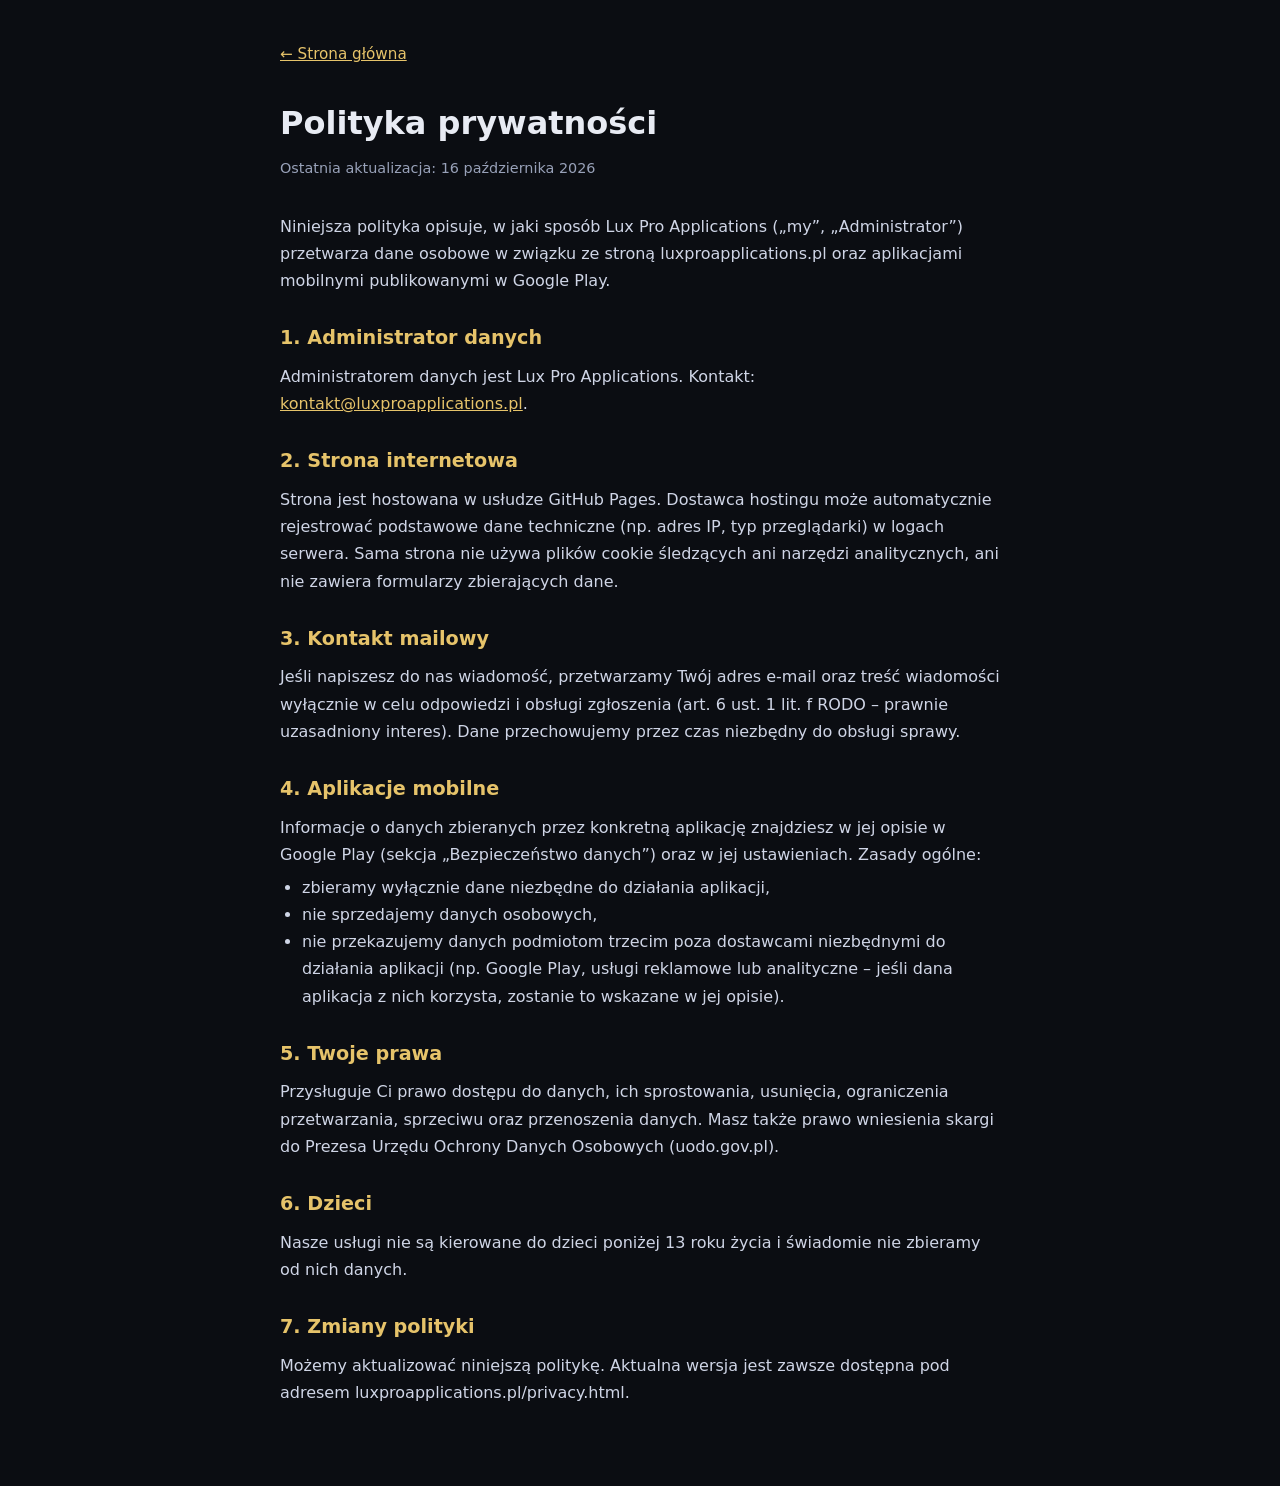
==== privacy.html @ f4f62e9e "Add files via upload" ====
<!doctype html>
<html lang="pl">
<head>
<meta charset="utf-8">
<meta name="viewport" content="width=device-width, initial-scale=1">
<title>Polityka prywatności – Lux Pro Applications</title>
<meta name="robots" content="index,follow">
<style>
:root{--bg:#0b0d12;--text:#e8ebf3;--muted:#98a1b8;--gold:#e6c36a;--line:#232a3b}
*{box-sizing:border-box;margin:0;padding:0}
body{font-family:system-ui,-apple-system,"Segoe UI",Roboto,sans-serif;background:var(--bg);color:var(--text);line-height:1.7}
.wrap{max-width:760px;margin:0 auto;padding:40px 20px 80px}
a{color:var(--gold)}
.back{display:inline-block;margin-bottom:28px;font-size:.95rem}
h1{font-size:2rem;margin-bottom:6px}
.date{color:var(--muted);margin-bottom:32px;font-size:.9rem}
h2{font-size:1.2rem;margin:28px 0 8px;color:var(--gold)}
p,li{color:#cfd5e6}
ul{padding-left:22px;margin-top:6px}
</style>
</head>
<body>
<div class="wrap">
  <a class="back" href="/">← Strona główna</a>
  <h1>Polityka prywatności</h1>
  <p class="date">Ostatnia aktualizacja: 16 października 2026</p>

  <p>Niniejsza polityka opisuje, w jaki sposób Lux Pro Applications („my”, „Administrator”) przetwarza dane osobowe w związku ze stroną luxproapplications.pl oraz aplikacjami mobilnymi publikowanymi w Google Play.</p>

  <h2>1. Administrator danych</h2>
  <p>Administratorem danych jest Lux Pro Applications. Kontakt: <a href="mailto:kontakt@luxproapplications.pl">kontakt@luxproapplications.pl</a>.</p>

  <h2>2. Strona internetowa</h2>
  <p>Strona jest hostowana w usłudze GitHub Pages. Dostawca hostingu może automatycznie rejestrować podstawowe dane techniczne (np. adres IP, typ przeglądarki) w logach serwera. Sama strona nie używa plików cookie śledzących ani narzędzi analitycznych, ani nie zawiera formularzy zbierających dane.</p>

  <h2>3. Kontakt mailowy</h2>
  <p>Jeśli napiszesz do nas wiadomość, przetwarzamy Twój adres e-mail oraz treść wiadomości wyłącznie w celu odpowiedzi i obsługi zgłoszenia (art. 6 ust. 1 lit. f RODO – prawnie uzasadniony interes). Dane przechowujemy przez czas niezbędny do obsługi sprawy.</p>

  <h2>4. Aplikacje mobilne</h2>
  <p>Informacje o danych zbieranych przez konkretną aplikację znajdziesz w jej opisie w Google Play (sekcja „Bezpieczeństwo danych”) oraz w jej ustawieniach. Zasady ogólne:</p>
  <ul>
    <li>zbieramy wyłącznie dane niezbędne do działania aplikacji,</li>
    <li>nie sprzedajemy danych osobowych,</li>
    <li>nie przekazujemy danych podmiotom trzecim poza dostawcami niezbędnymi do działania aplikacji (np. Google Play, usługi reklamowe lub analityczne – jeśli dana aplikacja z nich korzysta, zostanie to wskazane w jej opisie).</li>
  </ul>

  <h2>5. Twoje prawa</h2>
  <p>Przysługuje Ci prawo dostępu do danych, ich sprostowania, usunięcia, ograniczenia przetwarzania, sprzeciwu oraz przenoszenia danych. Masz także prawo wniesienia skargi do Prezesa Urzędu Ochrony Danych Osobowych (uodo.gov.pl).</p>

  <h2>6. Dzieci</h2>
  <p>Nasze usługi nie są kierowane do dzieci poniżej 13 roku życia i świadomie nie zbieramy od nich danych.</p>

  <h2>7. Zmiany polityki</h2>
  <p>Możemy aktualizować niniejszą politykę. Aktualna wersja jest zawsze dostępna pod adresem luxproapplications.pl/privacy.html.</p>
</div>
</body>
</html>
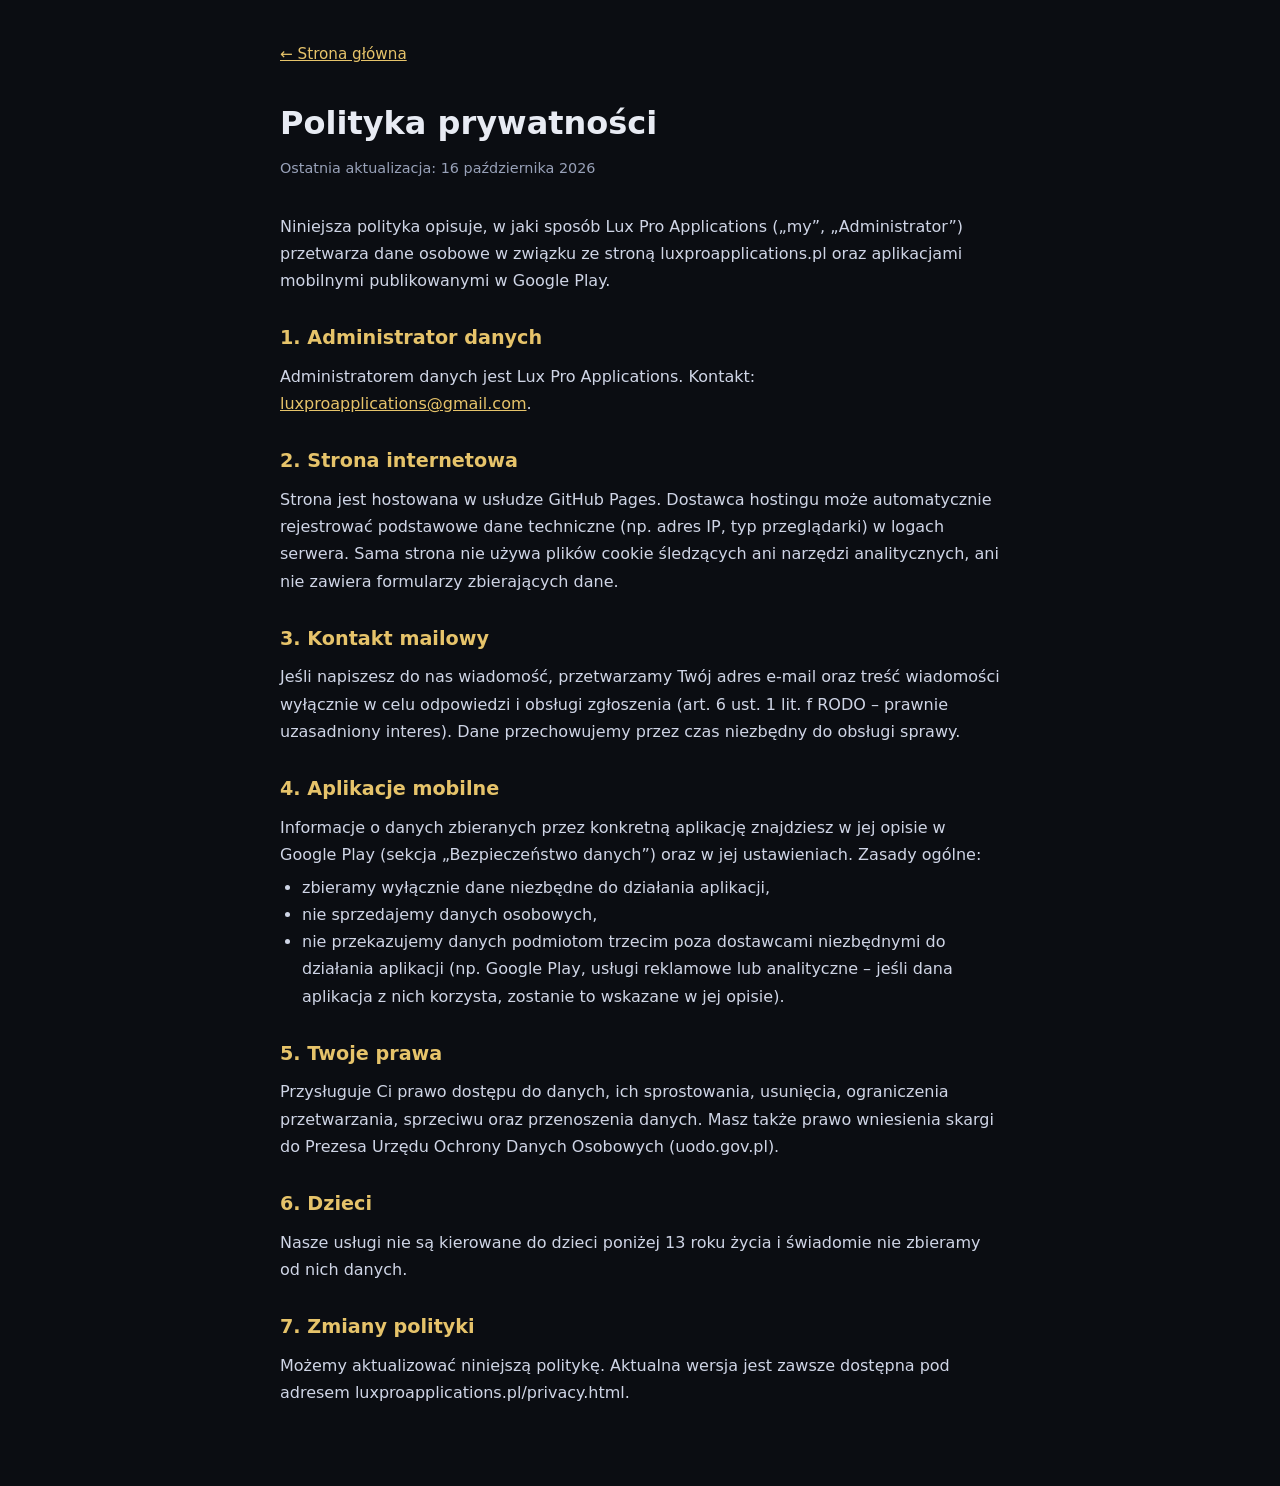
==== commit 4b6e906c: "Add files via upload" ====
--- a/privacy.html
+++ b/privacy.html
@@ -28,7 +28,7 @@
   <p>Niniejsza polityka opisuje, w jaki sposób Lux Pro Applications („my”, „Administrator”) przetwarza dane osobowe w związku ze stroną luxproapplications.pl oraz aplikacjami mobilnymi publikowanymi w Google Play.</p>
 
   <h2>1. Administrator danych</h2>
-  <p>Administratorem danych jest Lux Pro Applications. Kontakt: <a href="mailto:kontakt@luxproapplications.pl">kontakt@luxproapplications.pl</a>.</p>
+  <p>Administratorem danych jest Lux Pro Applications. Kontakt: <a href="mailto:luxproapplications@gmail.com">luxproapplications@gmail.com</a>.</p>
 
   <h2>2. Strona internetowa</h2>
   <p>Strona jest hostowana w usłudze GitHub Pages. Dostawca hostingu może automatycznie rejestrować podstawowe dane techniczne (np. adres IP, typ przeglądarki) w logach serwera. Sama strona nie używa plików cookie śledzących ani narzędzi analitycznych, ani nie zawiera formularzy zbierających dane.</p>
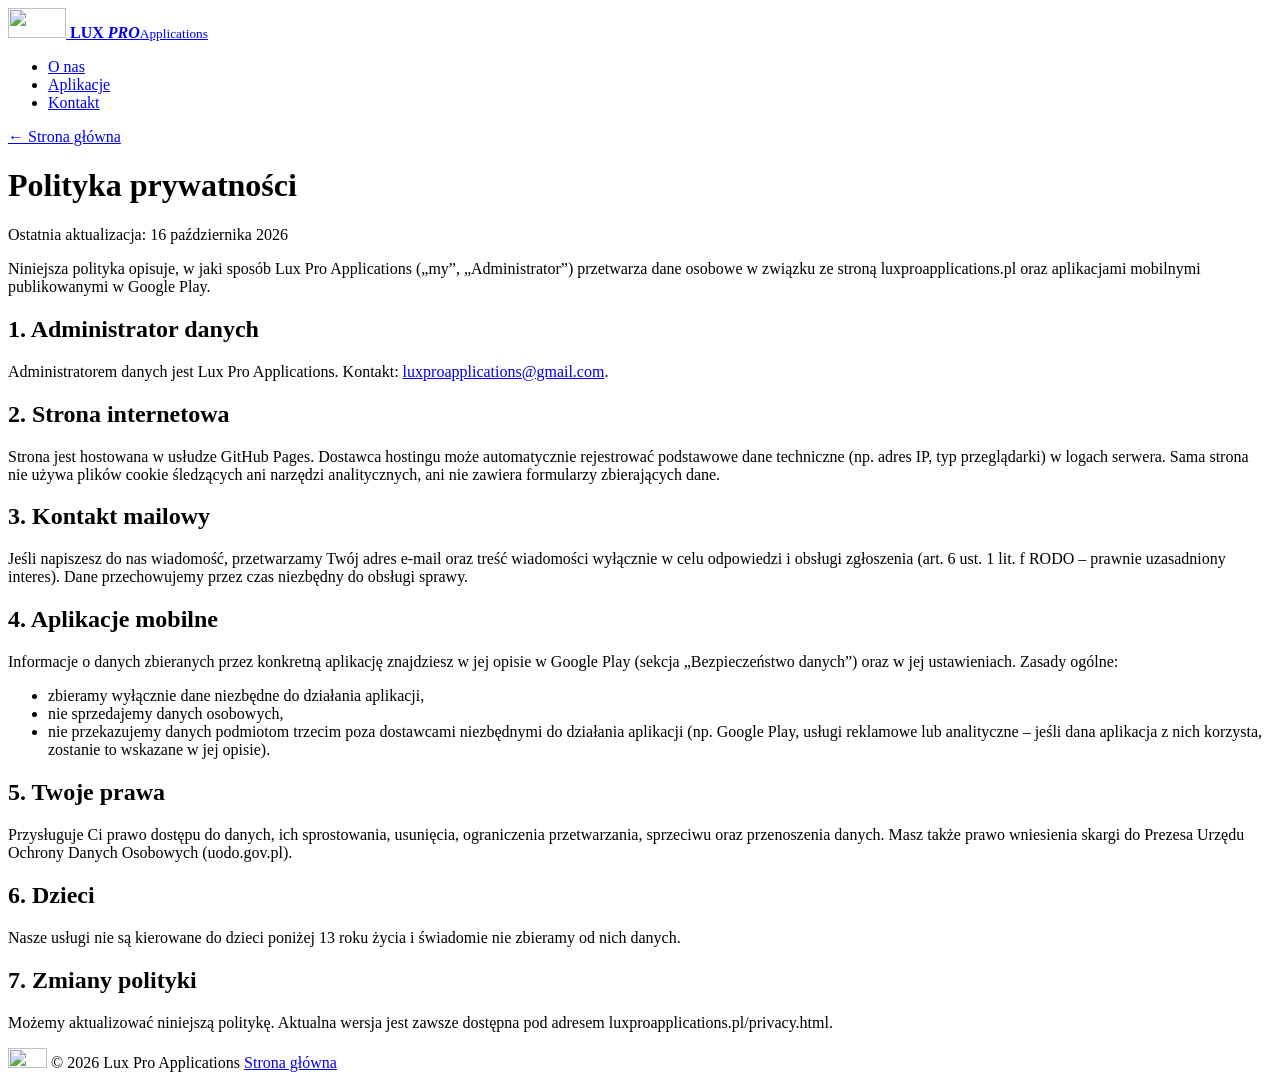
==== commit 124f873c: "Add files via upload" ====
--- a/privacy.html
+++ b/privacy.html
@@ -4,23 +4,38 @@
 <meta charset="utf-8">
 <meta name="viewport" content="width=device-width, initial-scale=1">
 <title>Polityka prywatności – Lux Pro Applications</title>
+<meta name="description" content="Polityka prywatności Lux Pro Applications: strona luxproapplications.pl i aplikacje mobilne.">
+<meta name="theme-color" content="#0a0c12">
 <meta name="robots" content="index,follow">
-<style>
-:root{--bg:#0b0d12;--text:#e8ebf3;--muted:#98a1b8;--gold:#e6c36a;--line:#232a3b}
-*{box-sizing:border-box;margin:0;padding:0}
-body{font-family:system-ui,-apple-system,"Segoe UI",Roboto,sans-serif;background:var(--bg);color:var(--text);line-height:1.7}
-.wrap{max-width:760px;margin:0 auto;padding:40px 20px 80px}
-a{color:var(--gold)}
-.back{display:inline-block;margin-bottom:28px;font-size:.95rem}
-h1{font-size:2rem;margin-bottom:6px}
-.date{color:var(--muted);margin-bottom:32px;font-size:.9rem}
-h2{font-size:1.2rem;margin:28px 0 8px;color:var(--gold)}
-p,li{color:#cfd5e6}
-ul{padding-left:22px;margin-top:6px}
-</style>
+<link rel="canonical" href="https://luxproapplications.pl/privacy.html">
+<link rel="icon" href="/favicon.ico" sizes="any">
+<link rel="icon" type="image/png" sizes="32x32" href="/assets/favicon-32.png">
+<link rel="icon" type="image/png" sizes="192x192" href="/assets/icon-192.png">
+<link rel="apple-touch-icon" href="/assets/apple-touch-icon.png">
+<meta property="og:type" content="website">
+<meta property="og:locale" content="pl_PL">
+<meta property="og:title" content="Polityka prywatności – Lux Pro Applications">
+<meta property="og:image" content="https://luxproapplications.pl/assets/og.png">
+<link rel="stylesheet" href="/assets/style.css">
 </head>
 <body>
-<div class="wrap">
+<header>
+  <div class="wrap">
+    <nav>
+      <a href="/" class="brand" aria-label="Lux Pro Applications – strona główna">
+        <img src="/assets/mark.png" alt="" width="58" height="30">
+        <span class="t"><b>LUX <i>PRO</i></b><small>Applications</small></span>
+      </a>
+      <ul>
+        <li><a href="/#o-nas">O nas</a></li>
+        <li><a href="/#aplikacje">Aplikacje</a></li>
+        <li><a href="/#kontakt">Kontakt</a></li>
+      </ul>
+    </nav>
+  </div>
+</header>
+
+<main class="doc">
   <a class="back" href="/">← Strona główna</a>
   <h1>Polityka prywatności</h1>
   <p class="date">Ostatnia aktualizacja: 16 października 2026</p>
@@ -52,6 +67,14 @@
 
   <h2>7. Zmiany polityki</h2>
   <p>Możemy aktualizować niniejszą politykę. Aktualna wersja jest zawsze dostępna pod adresem luxproapplications.pl/privacy.html.</p>
-</div>
+</main>
+
+<footer>
+  <div class="wrap">
+    <span class="f"><img src="/assets/mark.png" alt="" width="39" height="20"> © <span id="y">2026</span> Lux Pro Applications</span>
+    <a href="/">Strona główna</a>
+  </div>
+</footer>
+<script>document.getElementById('y').textContent=new Date().getFullYear()</script>
 </body>
 </html>
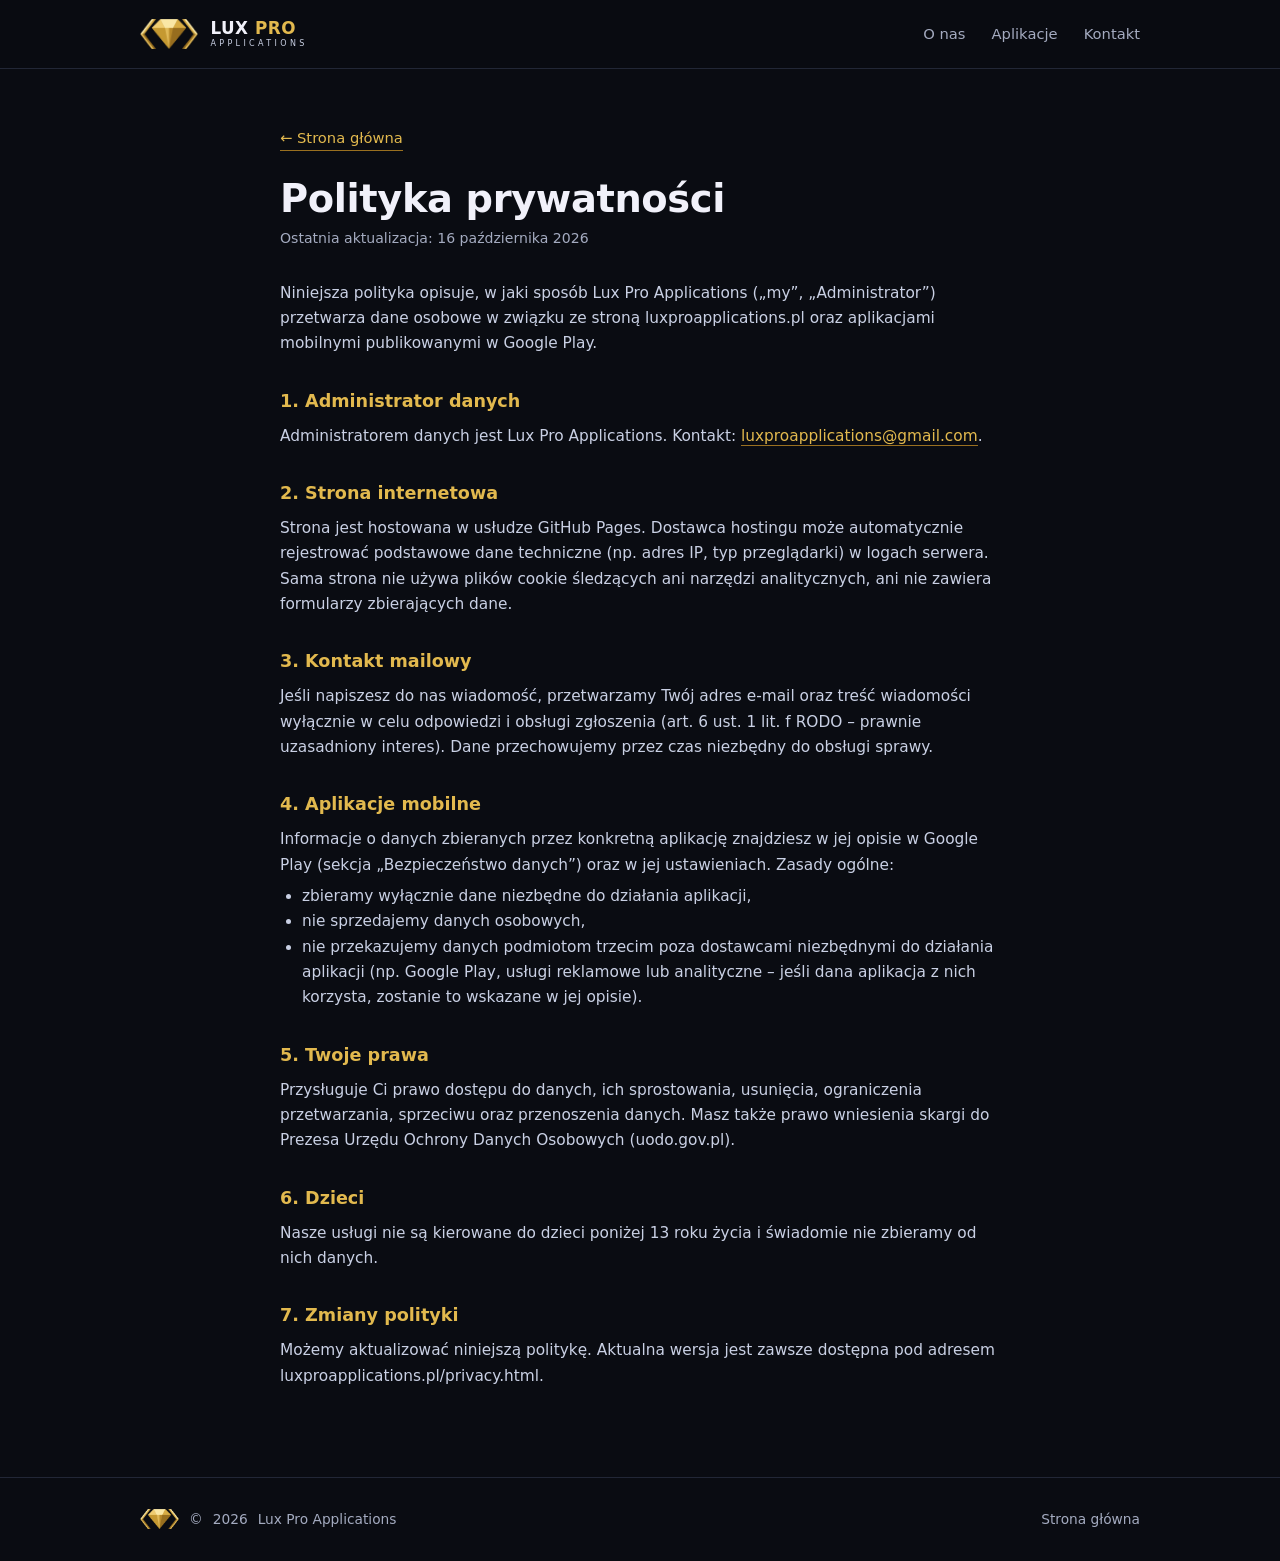
==== commit 963ee00f: "Add files via upload" ====
--- a/privacy.html
+++ b/privacy.html
@@ -9,21 +9,21 @@
 <meta name="robots" content="index,follow">
 <link rel="canonical" href="https://luxproapplications.pl/privacy.html">
 <link rel="icon" href="/favicon.ico" sizes="any">
-<link rel="icon" type="image/png" sizes="32x32" href="/assets/favicon-32.png">
-<link rel="icon" type="image/png" sizes="192x192" href="/assets/icon-192.png">
-<link rel="apple-touch-icon" href="/assets/apple-touch-icon.png">
+<link rel="icon" type="image/png" sizes="32x32" href="/favicon-32.png">
+<link rel="icon" type="image/png" sizes="192x192" href="/icon-192.png">
+<link rel="apple-touch-icon" href="/apple-touch-icon.png">
 <meta property="og:type" content="website">
 <meta property="og:locale" content="pl_PL">
 <meta property="og:title" content="Polityka prywatności – Lux Pro Applications">
-<meta property="og:image" content="https://luxproapplications.pl/assets/og.png">
-<link rel="stylesheet" href="/assets/style.css">
+<meta property="og:image" content="https://luxproapplications.pl/og.png">
+<link rel="stylesheet" href="/style.css">
 </head>
 <body>
 <header>
   <div class="wrap">
     <nav>
       <a href="/" class="brand" aria-label="Lux Pro Applications – strona główna">
-        <img src="/assets/mark.png" alt="" width="58" height="30">
+        <img src="/mark.png" alt="" width="58" height="30">
         <span class="t"><b>LUX <i>PRO</i></b><small>Applications</small></span>
       </a>
       <ul>
@@ -71,7 +71,7 @@
 
 <footer>
   <div class="wrap">
-    <span class="f"><img src="/assets/mark.png" alt="" width="39" height="20"> © <span id="y">2026</span> Lux Pro Applications</span>
+    <span class="f"><img src="/mark.png" alt="" width="39" height="20"> © <span id="y">2026</span> Lux Pro Applications</span>
     <a href="/">Strona główna</a>
   </div>
 </footer>
--- a/style.css
+++ b/style.css
@@ -0,0 +1,108 @@
+:root{
+  --bg:#0a0c12;
+  --bg2:#0e1119;
+  --card:#11141d;
+  --line:#222736;
+  --text:#f1f1fa;
+  --muted:#a4abc0;
+  --soft:#c9d0e4;
+  --gold-hi:#fbe9a6;
+  --gold:#e2b94e;
+  --gold-mid:#c79a33;
+  --gold-lo:#9a7020;
+  --gold-grad:linear-gradient(135deg,#fbe9a6 0%,#e2b94e 45%,#c79a33 100%);
+  --radius:16px;
+}
+*{box-sizing:border-box;margin:0;padding:0}
+html{scroll-behavior:smooth;scroll-padding-top:76px}
+body{
+  font-family:"Poppins","Montserrat","Segoe UI",system-ui,-apple-system,Roboto,"Helvetica Neue",Arial,sans-serif;
+  background:var(--bg);color:var(--text);line-height:1.65;-webkit-font-smoothing:antialiased
+}
+a{color:inherit;text-decoration:none}
+img{display:block;max-width:100%;height:auto}
+:focus-visible{outline:2px solid var(--gold);outline-offset:3px;border-radius:6px}
+.wrap{max-width:1040px;margin:0 auto;padding:0 20px}
+
+/* header */
+header{position:sticky;top:0;z-index:20;background:rgba(10,12,18,.82);backdrop-filter:blur(12px);-webkit-backdrop-filter:blur(12px);border-bottom:1px solid var(--line)}
+nav{display:flex;align-items:center;justify-content:space-between;height:68px}
+.brand{display:flex;align-items:center;gap:12px}
+.brand img{height:30px;width:auto}
+.brand .t{display:flex;flex-direction:column;line-height:1}
+.brand .t b{font-size:1.05rem;font-weight:700;letter-spacing:.03em;color:var(--text)}
+.brand .t b i{font-style:normal;color:var(--gold)}
+.brand .t small{margin-top:4px;font-size:.5rem;font-weight:500;letter-spacing:.42em;color:var(--soft);text-transform:uppercase}
+nav ul{display:flex;gap:26px;list-style:none;font-size:.92rem;color:var(--muted)}
+nav ul a{padding:6px 0;border-bottom:1px solid transparent;transition:color .15s,border-color .15s}
+nav ul a:hover{color:var(--text);border-color:var(--gold)}
+
+/* hero */
+.hero{position:relative;overflow:hidden;text-align:center;padding:72px 0 88px;isolation:isolate}
+#tiles{position:absolute;inset:0;width:100%;height:100%;z-index:-2;
+  -webkit-mask-image:linear-gradient(to bottom,#000 55%,transparent 100%);mask-image:linear-gradient(to bottom,#000 55%,transparent 100%)}
+.hero::before{content:"";position:absolute;inset:0;z-index:-1;
+  background:radial-gradient(560px 320px at 50% 42%,rgba(10,12,18,.92),rgba(10,12,18,.55) 60%,transparent 100%)}
+.deco{position:absolute;inset:0;z-index:-1;pointer-events:none;color:var(--gold);opacity:.3}
+.deco svg{position:absolute;fill:none;stroke:currentColor;stroke-width:1.6;stroke-linecap:round;stroke-linejoin:round}
+.hero .logo{width:min(300px,64vw);margin:0 auto 30px;filter:drop-shadow(0 12px 36px rgba(226,185,78,.18))}
+.badge{display:inline-block;border:1px solid var(--line);background:rgba(17,20,29,.7);border-radius:99px;padding:6px 16px;font-size:.78rem;letter-spacing:.06em;color:var(--gold);margin-bottom:22px}
+h1{font-size:clamp(1.9rem,5.2vw,3.3rem);line-height:1.15;font-weight:700;margin-bottom:18px;letter-spacing:-.01em}
+h1 em{font-style:normal;background:var(--gold-grad);-webkit-background-clip:text;background-clip:text;color:transparent}
+.lead{max-width:580px;margin:0 auto 34px;color:var(--muted);font-size:1.05rem}
+.btn{display:inline-block;padding:13px 28px;border-radius:12px;font-weight:600;font-size:.95rem;background:var(--gold-grad);color:#14100a;box-shadow:0 8px 28px rgba(226,185,78,.18);transition:transform .15s,box-shadow .15s}
+.btn:hover{transform:translateY(-2px);box-shadow:0 12px 34px rgba(226,185,78,.28)}
+.btn.ghost{background:rgba(17,20,29,.6);border:1px solid var(--line);color:var(--text);box-shadow:none;margin-left:10px}
+.btn.ghost:hover{border-color:var(--gold-lo)}
+
+/* sections */
+section{padding:76px 0}
+section.alt{background:var(--bg2);border-top:1px solid var(--line);border-bottom:1px solid var(--line)}
+.eyebrow{font-size:.72rem;font-weight:600;letter-spacing:.34em;text-transform:uppercase;color:var(--gold);margin-bottom:10px}
+h2{font-size:clamp(1.5rem,3.4vw,2rem);font-weight:700;margin-bottom:8px}
+h2::after{content:"";display:block;width:44px;height:3px;border-radius:2px;background:var(--gold-grad);margin-top:12px}
+.sub{color:var(--muted);margin:14px 0 38px}
+.grid{display:grid;grid-template-columns:repeat(auto-fit,minmax(250px,1fr));gap:18px}
+.card{position:relative;background:linear-gradient(180deg,#141823,var(--card));border:1px solid var(--line);border-radius:var(--radius);padding:28px;transition:border-color .2s,transform .2s}
+.card:hover{border-color:var(--gold-lo);transform:translateY(-3px)}
+.card h3{font-size:1.05rem;font-weight:600;margin:16px 0 8px}
+.card p{color:var(--muted);font-size:.93rem}
+.ico{width:46px;height:46px;border-radius:12px;display:grid;place-items:center;background:rgba(226,185,78,.08);border:1px solid rgba(226,185,78,.22);color:var(--gold)}
+.ico svg{width:24px;height:24px;fill:none;stroke:currentColor;stroke-width:1.7;stroke-linecap:round;stroke-linejoin:round}
+.soon{border-style:dashed;text-align:center;padding:48px 26px;max-width:420px}
+.soon .ico{margin:0 auto}
+.contact{text-align:center}
+.contact h2::after{margin-left:auto;margin-right:auto}
+.mail{display:inline-block;margin-top:4px;font-size:clamp(1.05rem,3.6vw,1.35rem);font-weight:600;color:var(--gold);border-bottom:1px solid var(--gold-lo);padding-bottom:2px}
+.mail:hover{color:var(--gold-hi)}
+
+/* footer */
+footer{border-top:1px solid var(--line);padding:30px 0;color:var(--muted);font-size:.86rem}
+footer .wrap{display:flex;flex-wrap:wrap;gap:14px;align-items:center;justify-content:space-between}
+footer .f{display:flex;align-items:center;gap:10px}
+footer .f img{height:20px;width:auto}
+footer a:hover{color:var(--gold)}
+
+/* privacy page */
+.doc{max-width:760px;margin:0 auto;padding:56px 20px 88px}
+.doc .back{display:inline-block;margin-bottom:26px;font-size:.92rem;color:var(--gold)}
+.doc h1{font-size:clamp(1.7rem,4.2vw,2.4rem);margin-bottom:6px}
+.doc .date{color:var(--muted);margin-bottom:30px;font-size:.88rem}
+.doc h2{font-size:1.1rem;margin:30px 0 8px;color:var(--gold)}
+.doc h2::after{display:none}
+.doc p,.doc li{color:var(--soft);font-size:.96rem}
+.doc ul{padding-left:22px;margin-top:6px}
+.doc a{color:var(--gold);border-bottom:1px solid var(--gold-lo)}
+
+@media(max-width:720px){
+  .deco{display:none}
+  nav ul{gap:16px;font-size:.84rem}
+  .brand .t small{display:none}
+  .hero{padding:48px 0 64px}
+  .btn.ghost{margin:12px 0 0}
+  section{padding:56px 0}
+}
+@media(max-width:400px){
+  nav ul li:first-child{display:none}
+}
+@media(prefers-reduced-motion:reduce){*{transition:none!important;scroll-behavior:auto!important}}
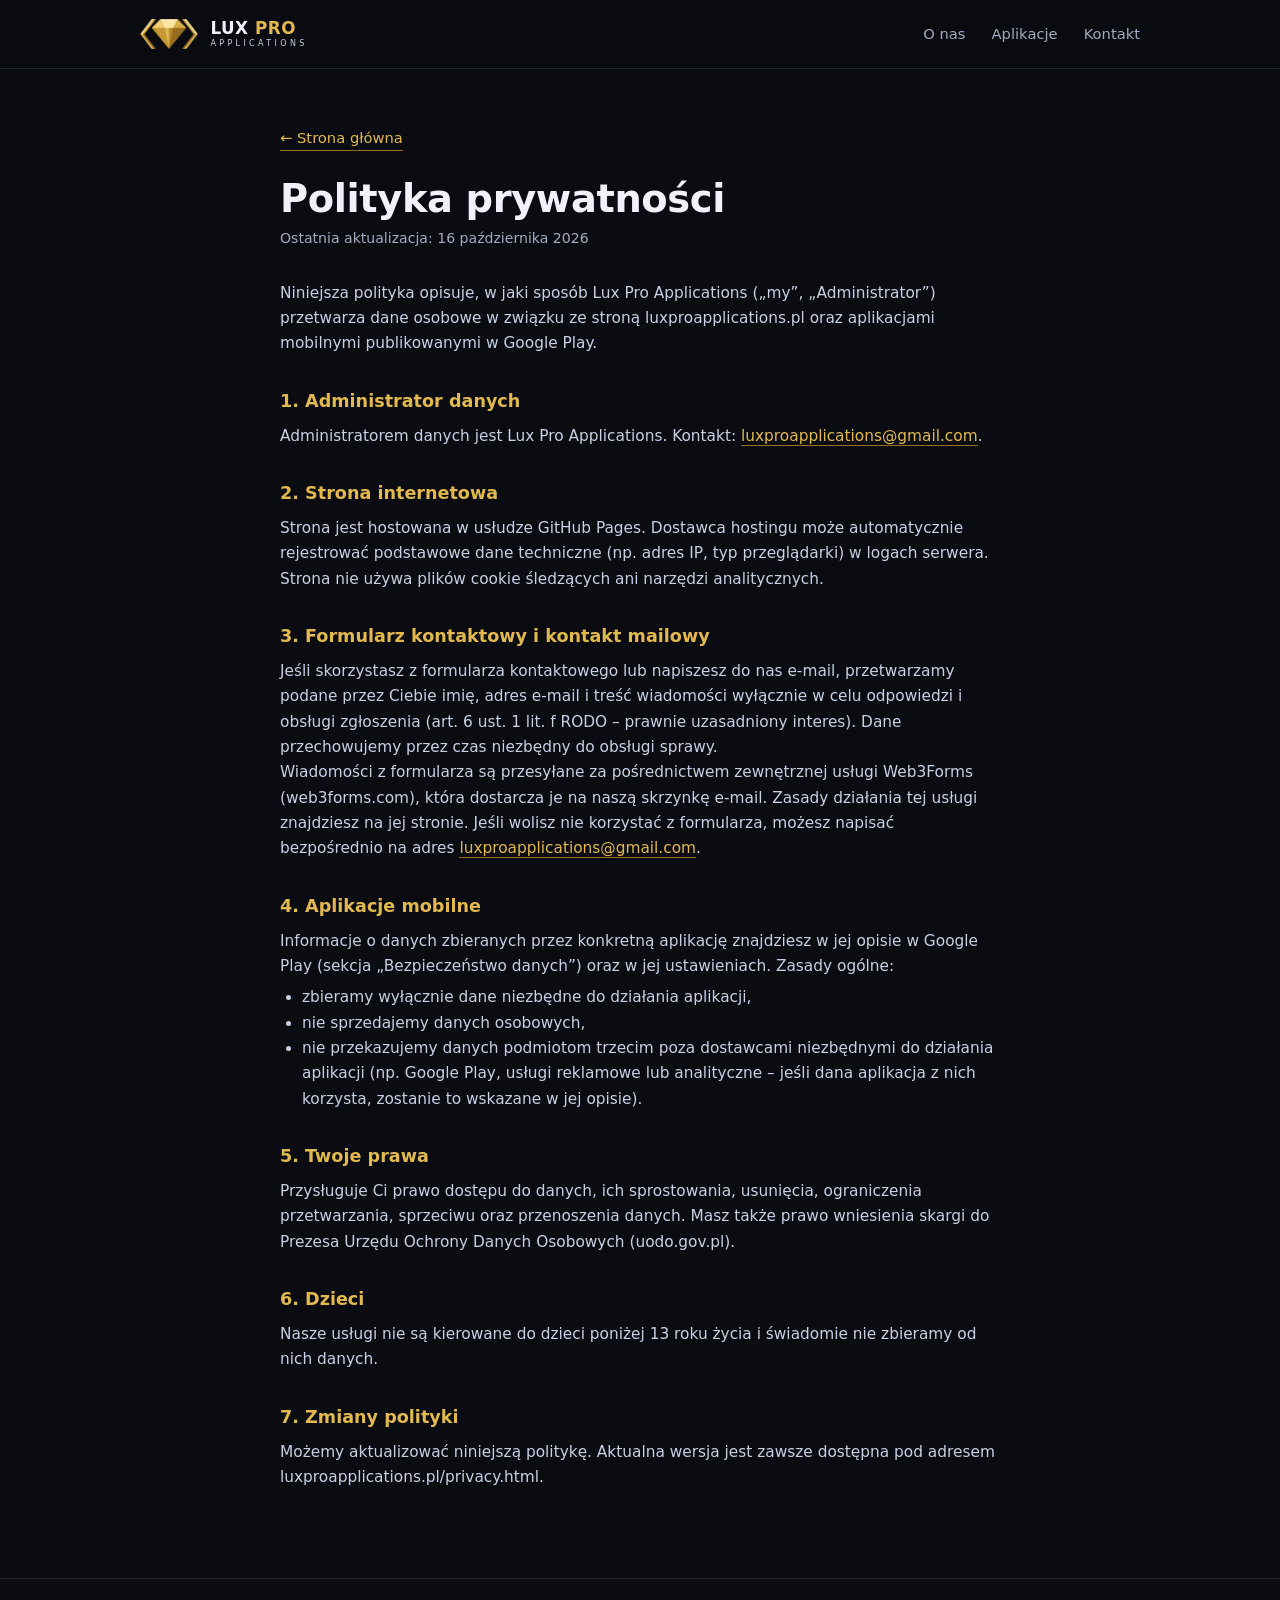
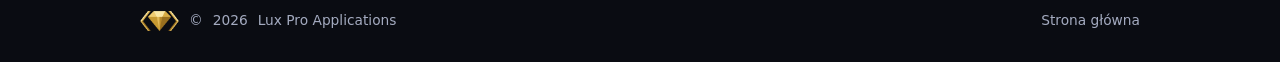
==== commit 6bec8b75: "Add files via upload" ====
--- a/privacy.html
+++ b/privacy.html
@@ -46,10 +46,11 @@
   <p>Administratorem danych jest Lux Pro Applications. Kontakt: <a href="mailto:luxproapplications@gmail.com">luxproapplications@gmail.com</a>.</p>
 
   <h2>2. Strona internetowa</h2>
-  <p>Strona jest hostowana w usłudze GitHub Pages. Dostawca hostingu może automatycznie rejestrować podstawowe dane techniczne (np. adres IP, typ przeglądarki) w logach serwera. Sama strona nie używa plików cookie śledzących ani narzędzi analitycznych, ani nie zawiera formularzy zbierających dane.</p>
+  <p>Strona jest hostowana w usłudze GitHub Pages. Dostawca hostingu może automatycznie rejestrować podstawowe dane techniczne (np. adres IP, typ przeglądarki) w logach serwera. Strona nie używa plików cookie śledzących ani narzędzi analitycznych.</p>
 
-  <h2>3. Kontakt mailowy</h2>
-  <p>Jeśli napiszesz do nas wiadomość, przetwarzamy Twój adres e-mail oraz treść wiadomości wyłącznie w celu odpowiedzi i obsługi zgłoszenia (art. 6 ust. 1 lit. f RODO – prawnie uzasadniony interes). Dane przechowujemy przez czas niezbędny do obsługi sprawy.</p>
+  <h2>3. Formularz kontaktowy i kontakt mailowy</h2>
+  <p>Jeśli skorzystasz z formularza kontaktowego lub napiszesz do nas e-mail, przetwarzamy podane przez Ciebie imię, adres e-mail i treść wiadomości wyłącznie w celu odpowiedzi i obsługi zgłoszenia (art. 6 ust. 1 lit. f RODO – prawnie uzasadniony interes). Dane przechowujemy przez czas niezbędny do obsługi sprawy.</p>
+  <p>Wiadomości z formularza są przesyłane za pośrednictwem zewnętrznej usługi Web3Forms (web3forms.com), która dostarcza je na naszą skrzynkę e-mail. Zasady działania tej usługi znajdziesz na jej stronie. Jeśli wolisz nie korzystać z formularza, możesz napisać bezpośrednio na adres <a href="mailto:luxproapplications@gmail.com">luxproapplications@gmail.com</a>.</p>
 
   <h2>4. Aplikacje mobilne</h2>
   <p>Informacje o danych zbieranych przez konkretną aplikację znajdziesz w jej opisie w Google Play (sekcja „Bezpieczeństwo danych”) oraz w jej ustawieniach. Zasady ogólne:</p>
--- a/style.css
+++ b/style.css
@@ -71,10 +71,35 @@
 .ico svg{width:24px;height:24px;fill:none;stroke:currentColor;stroke-width:1.7;stroke-linecap:round;stroke-linejoin:round}
 .soon{border-style:dashed;text-align:center;padding:48px 26px;max-width:420px}
 .soon .ico{margin:0 auto}
-.contact{text-align:center}
-.contact h2::after{margin-left:auto;margin-right:auto}
-.mail{display:inline-block;margin-top:4px;font-size:clamp(1.05rem,3.6vw,1.35rem);font-weight:600;color:var(--gold);border-bottom:1px solid var(--gold-lo);padding-bottom:2px}
+.contact-grid{display:grid;grid-template-columns:1fr 1.2fr;gap:48px;align-items:start}
+.contact-grid .sub{margin-bottom:28px}
+.alt-mail{color:var(--muted);font-size:.92rem}
+.mail{display:inline-block;margin-top:6px;font-size:clamp(1rem,3.4vw,1.2rem);font-weight:600;color:var(--gold);border-bottom:1px solid var(--gold-lo);padding-bottom:2px;word-break:break-all}
 .mail:hover{color:var(--gold-hi)}
+
+/* form */
+.form{padding:30px;display:grid;gap:18px}
+.form:hover{transform:none;border-color:var(--line)}
+.row2{display:grid;grid-template-columns:1fr 1fr;gap:16px}
+.field{display:grid;gap:7px}
+.field label{font-size:.82rem;font-weight:500;color:var(--soft);letter-spacing:.02em}
+.field input,.field select,.field textarea{
+  width:100%;font:inherit;font-size:.95rem;color:var(--text);background:var(--bg);
+  border:1px solid var(--line);border-radius:12px;padding:12px 14px;transition:border-color .15s,box-shadow .15s}
+.field textarea{resize:vertical;min-height:120px}
+.field select{appearance:none;-webkit-appearance:none;padding-right:40px;
+  background-image:url("data:image/svg+xml,%3Csvg xmlns='http://www.w3.org/2000/svg' width='14' height='9' viewBox='0 0 14 9' fill='none' stroke='%23e2b94e' stroke-width='1.8' stroke-linecap='round' stroke-linejoin='round'%3E%3Cpath d='M1 1l6 6 6-6'/%3E%3C/svg%3E");
+  background-repeat:no-repeat;background-position:right 16px center}
+.field input:focus,.field select:focus,.field textarea:focus{outline:none;border-color:var(--gold);box-shadow:0 0 0 3px rgba(226,185,78,.18)}
+.field input:user-invalid,.field textarea:user-invalid{border-color:#c46a6a}
+.form .btn{border:0;cursor:pointer;font-family:inherit;justify-self:start}
+.form .btn:disabled{opacity:.6;cursor:progress;transform:none}
+.fine{font-size:.78rem;color:var(--muted)}
+.fine a{color:var(--gold);border-bottom:1px solid var(--gold-lo)}
+.status{font-size:.9rem;min-height:0}
+.status:empty{display:none}
+.status.ok{color:var(--gold-hi)}
+.status.err{color:#f09a9a}
 
 /* footer */
 footer{border-top:1px solid var(--line);padding:30px 0;color:var(--muted);font-size:.86rem}
@@ -94,8 +119,14 @@
 .doc ul{padding-left:22px;margin-top:6px}
 .doc a{color:var(--gold);border-bottom:1px solid var(--gold-lo)}
 
+@media(max-width:820px){
+  .contact-grid{grid-template-columns:1fr;gap:28px}
+}
 @media(max-width:720px){
   .deco{display:none}
+  .row2{grid-template-columns:1fr}
+  .form{padding:22px}
+  .form .btn{justify-self:stretch;text-align:center}
   nav ul{gap:16px;font-size:.84rem}
   .brand .t small{display:none}
   .hero{padding:48px 0 64px}
